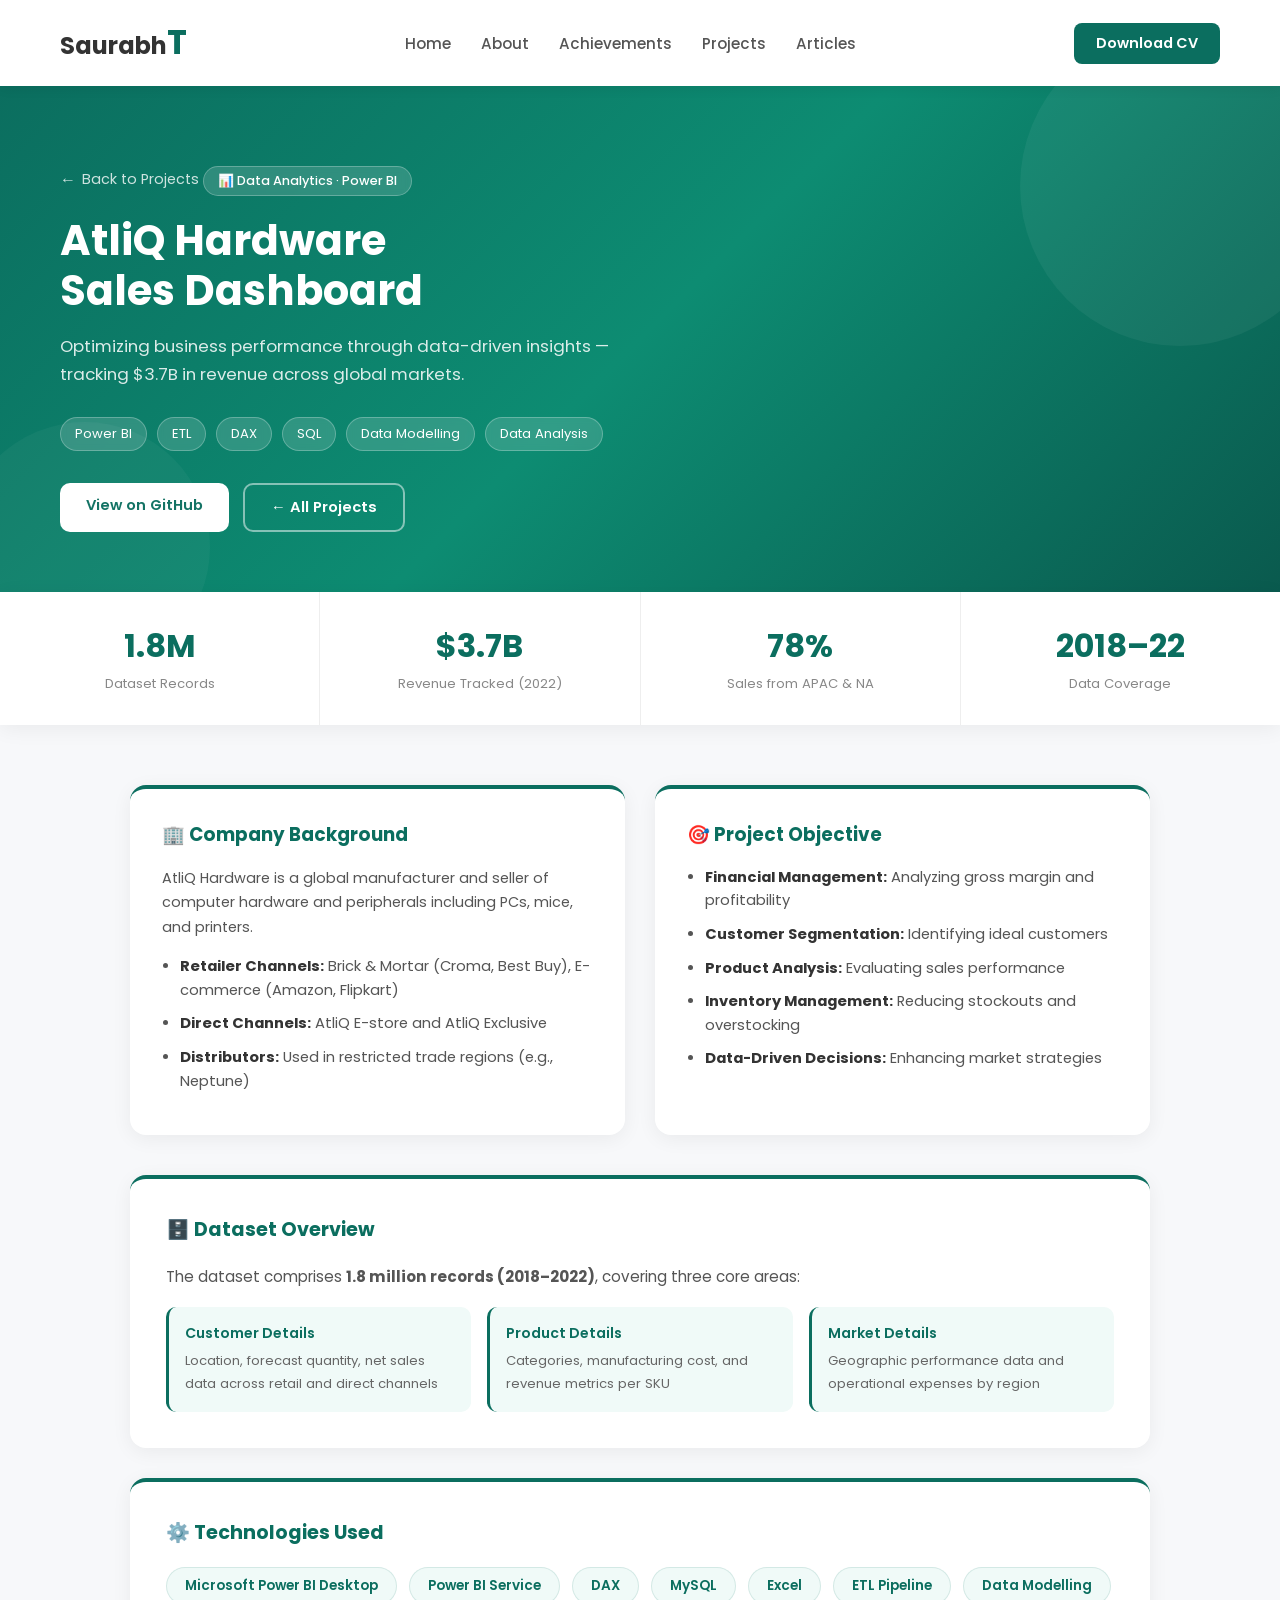
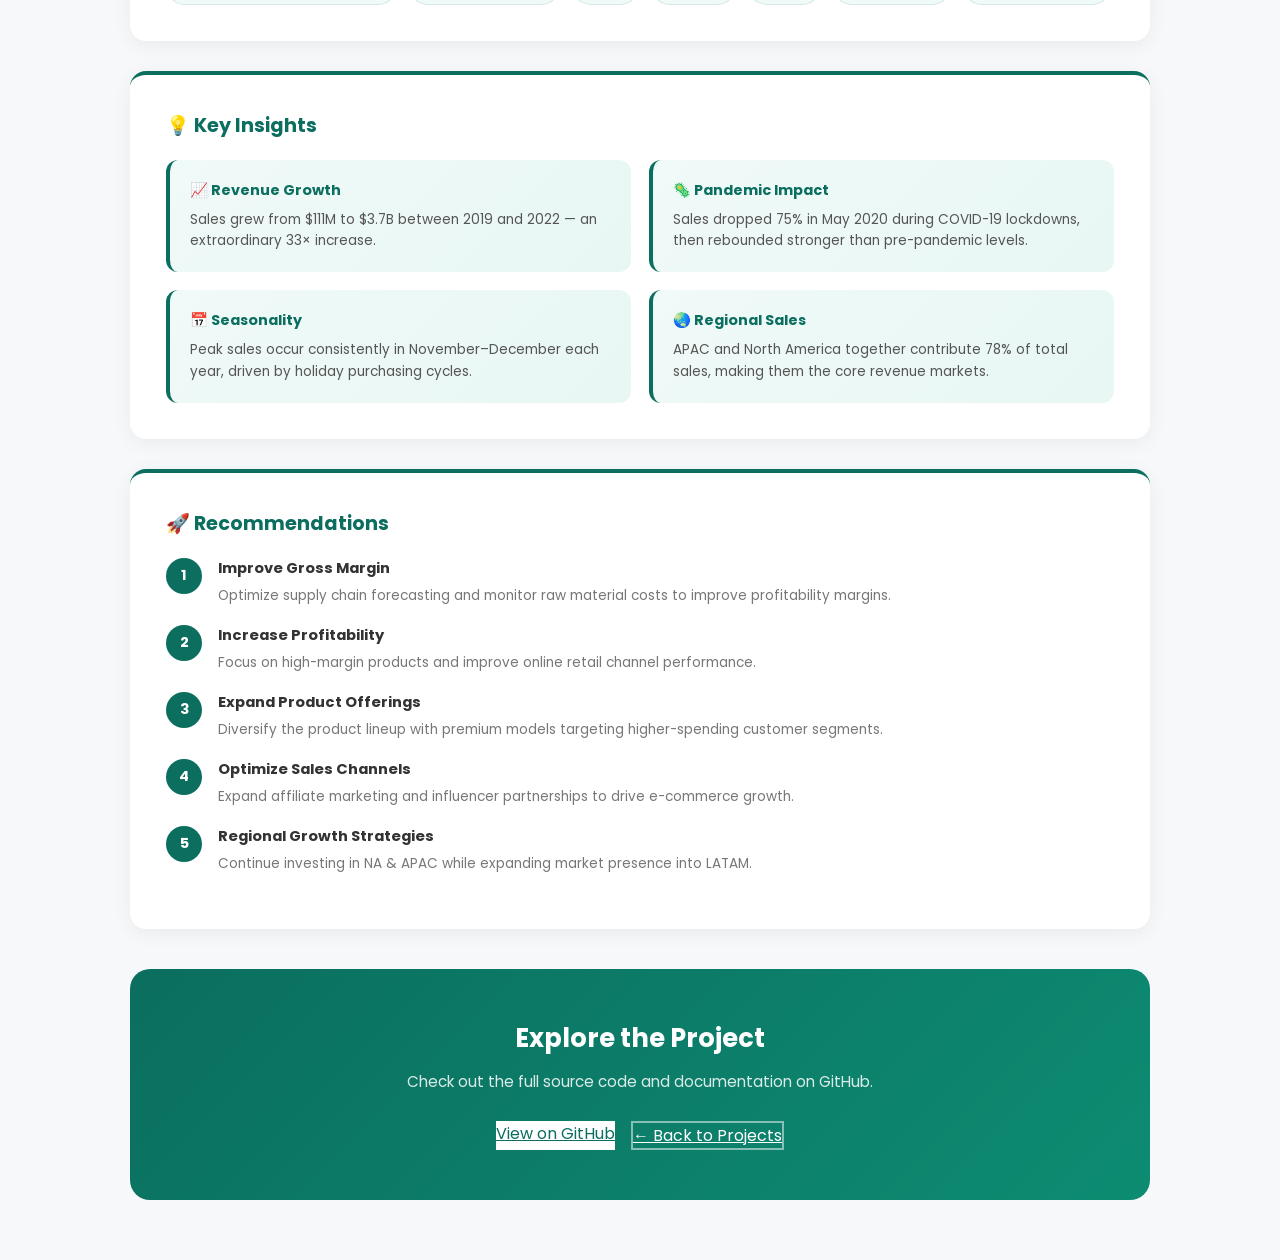
==== atliq.html @ 321745c6 "Add files via upload" ====
<!DOCTYPE html>
<html lang="en">
<head>
  <meta charset="UTF-8">
  <meta name="viewport" content="width=device-width, initial-scale=1.0">
  <title>Sales Dashboard | Saurabh Thorat</title>
  <link href="https://unpkg.com/aos@2.3.1/dist/aos.css" rel="stylesheet">
  <link href="https://fonts.googleapis.com/css2?family=Poppins:wght@300;400;500;600;700&display=swap" rel="stylesheet">
  <link rel="stylesheet" href="style.css">
  <style>
    *, *::before, *::after { box-sizing: border-box; margin: 0; padding: 0; }

    body {
      font-family: 'Poppins', sans-serif;
      background-color: #f7f8fa;
      color: #333;
    }

    /* ── NAVBAR (same as projects page) ── */
    header { background: #fff; box-shadow: 0 2px 12px rgba(0,0,0,0.07); position: sticky; top: 0; z-index: 100; }
    .navbar { display: flex; align-items: center; justify-content: space-between; padding: 18px 60px; }
    .logo { font-size: 1.5rem; font-weight: 700; color: #333; }
    .logo .highlight { color: #0b6e5f; }
    .nav-links { list-style: none; display: flex; gap: 30px; }
    .nav-links a { text-decoration: none; color: #555; font-weight: 500; font-size: 0.95rem; transition: color 0.2s; }
    .nav-links a:hover { color: #0b6e5f; }
    .navbar .btn { background: #0b6e5f; color: #fff; padding: 10px 22px; border-radius: 8px; text-decoration: none; font-weight: 600; font-size: 0.9rem; transition: 0.3s; }
    .navbar .btn:hover { background: #095c4f; transform: translateY(-1px); }

    /* ── HERO BANNER ── */
    .project-hero {
      background: linear-gradient(135deg, #0b6e5f 0%, #0d8c72 50%, #0a5a4e 100%);
      padding: 80px 60px 60px;
      color: #fff;
      position: relative;
      overflow: hidden;
    }
    .project-hero::before {
      content: '';
      position: absolute;
      top: -60px; right: -60px;
      width: 320px; height: 320px;
      border-radius: 50%;
      background: rgba(255,255,255,0.05);
    }
    .project-hero::after {
      content: '';
      position: absolute;
      bottom: -80px; left: -40px;
      width: 250px; height: 250px;
      border-radius: 50%;
      background: rgba(255,255,255,0.04);
    }
    .back-link { display: inline-flex; align-items: center; gap: 6px; color: rgba(255,255,255,0.8); text-decoration: none; font-size: 0.9rem; margin-bottom: 24px; transition: color 0.2s; }
    .back-link:hover { color: #fff; }
    .back-link::before { content: '←'; font-size: 1rem; }
    .hero-badge { display: inline-block; background: rgba(255,255,255,0.15); border: 1px solid rgba(255,255,255,0.25); padding: 5px 14px; border-radius: 20px; font-size: 0.8rem; font-weight: 500; margin-bottom: 16px; backdrop-filter: blur(4px); }
    .project-hero h1 { font-size: 2.6rem; font-weight: 700; line-height: 1.2; margin-bottom: 16px; }
    .project-hero p.subtitle { font-size: 1.05rem; opacity: 0.85; max-width: 600px; line-height: 1.7; margin-bottom: 28px; }
    .hero-tags { display: flex; flex-wrap: wrap; gap: 10px; margin-bottom: 32px; }
    .hero-tag { background: rgba(255,255,255,0.15); border: 1px solid rgba(255,255,255,0.25); padding: 6px 14px; border-radius: 20px; font-size: 0.82rem; backdrop-filter: blur(4px); }
    .hero-btns { display: flex; gap: 14px; flex-wrap: wrap; }
    .hero-btns a { padding: 12px 26px; border-radius: 10px; font-weight: 600; font-size: 0.92rem; text-decoration: none; transition: 0.3s; }
    .btn-white { background: #fff; color: #0b6e5f; }
    .btn-white:hover { background: #f0faf8; transform: translateY(-2px); box-shadow: 0 6px 20px rgba(0,0,0,0.1); }
    .btn-outline { background: transparent; color: #fff; border: 2px solid rgba(255,255,255,0.5); }
    .btn-outline:hover { border-color: #fff; background: rgba(255,255,255,0.1); transform: translateY(-2px); }

    /* ── STATS ROW ── */
    .stats-row {
      background: #fff;
      display: flex;
      justify-content: center;
      flex-wrap: wrap;
      gap: 0;
      box-shadow: 0 4px 20px rgba(0,0,0,0.06);
    }
    .stat-item {
      padding: 30px 50px;
      text-align: center;
      border-right: 1px solid #eee;
      flex: 1;
      min-width: 160px;
    }
    .stat-item:last-child { border-right: none; }
    .stat-num { font-size: 2rem; font-weight: 700; color: #0b6e5f; display: block; }
    .stat-label { font-size: 0.82rem; color: #888; margin-top: 4px; }

    /* ── MAIN CONTENT ── */
    .project-content { max-width: 1100px; margin: 0 auto; padding: 60px 40px; }
    .two-col { display: grid; grid-template-columns: 1fr 1fr; gap: 30px; margin-bottom: 40px; }
    .content-card {
      background: #fff;
      border-radius: 16px;
      padding: 32px;
      box-shadow: 0 4px 20px rgba(0,0,0,0.06);
      border-top: 4px solid #0b6e5f;
    }
    .content-card h2 { font-size: 1.15rem; font-weight: 700; color: #0b6e5f; margin-bottom: 18px; display: flex; align-items: center; gap: 8px; }
    .content-card ul { padding-left: 18px; }
    .content-card ul li { margin-bottom: 10px; font-size: 0.92rem; line-height: 1.6; color: #555; }
    .content-card ul li strong { color: #333; }
    .full-card { background: #fff; border-radius: 16px; padding: 36px; box-shadow: 0 4px 20px rgba(0,0,0,0.06); margin-bottom: 30px; border-top: 4px solid #0b6e5f; }
    .full-card h2 { font-size: 1.2rem; font-weight: 700; color: #0b6e5f; margin-bottom: 20px; }
    .full-card p { font-size: 0.95rem; line-height: 1.75; color: #555; margin-bottom: 14px; }
    .full-card ul { padding-left: 20px; }
    .full-card ul li { margin-bottom: 10px; font-size: 0.93rem; line-height: 1.65; color: #555; }
    .full-card ul li strong { color: #0b6e5f; }

    /* Dataset grid */
    .dataset-grid { display: grid; grid-template-columns: repeat(3, 1fr); gap: 16px; margin-top: 16px; }
    .dataset-item { background: #f0faf8; border-radius: 10px; padding: 16px; border-left: 3px solid #0b6e5f; }
    .dataset-item h4 { font-size: 0.88rem; font-weight: 600; color: #0b6e5f; margin-bottom: 6px; }
    .dataset-item p { font-size: 0.82rem; color: #666; margin: 0; }

    /* Tech stack pills */
    .tech-grid { display: flex; flex-wrap: wrap; gap: 12px; margin-top: 8px; }
    .tech-pill { background: #f0faf8; border: 1.5px solid #0b6e5f20; color: #0b6e5f; padding: 8px 18px; border-radius: 25px; font-size: 0.85rem; font-weight: 600; }

    /* Insight cards */
    .insights-grid { display: grid; grid-template-columns: repeat(2, 1fr); gap: 18px; margin-top: 8px; }
    .insight-card { background: linear-gradient(135deg, #f0faf8, #e8f7f4); border-radius: 12px; padding: 20px; border-left: 4px solid #0b6e5f; }
    .insight-card h4 { font-size: 0.9rem; font-weight: 700; color: #0b6e5f; margin-bottom: 8px; }
    .insight-card p { font-size: 0.85rem; color: #555; margin: 0; line-height: 1.6; }

    /* Recommendation steps */
    .rec-list { counter-reset: rec; }
    .rec-item { display: flex; gap: 16px; margin-bottom: 18px; align-items: flex-start; }
    .rec-num { min-width: 36px; height: 36px; background: #0b6e5f; color: #fff; border-radius: 50%; display: flex; align-items: center; justify-content: center; font-weight: 700; font-size: 0.9rem; flex-shrink: 0; }
    .rec-text strong { display: block; font-size: 0.92rem; color: #333; margin-bottom: 3px; }
    .rec-text span { font-size: 0.85rem; color: #777; line-height: 1.5; }

    /* CTA */
    .cta-section { background: linear-gradient(135deg, #0b6e5f, #0d8c72); border-radius: 20px; padding: 50px 40px; text-align: center; color: #fff; margin-top: 40px; }
    .cta-section h2 { font-size: 1.6rem; font-weight: 700; margin-bottom: 12px; }
    .cta-section p { opacity: 0.85; margin-bottom: 28px; font-size: 0.95rem; }
    .cta-btns { display: flex; justify-content: center; gap: 16px; flex-wrap: wrap; }

    @media (max-width: 768px) {
      .navbar { padding: 14px 20px; }
      .nav-links { display: none; }
      .project-hero { padding: 50px 20px 40px; }
      .project-hero h1 { font-size: 1.8rem; }
      .project-content { padding: 40px 20px; }
      .two-col, .dataset-grid, .insights-grid { grid-template-columns: 1fr; }
      .stat-item { padding: 20px 30px; }
    }
  </style>
</head>
<body>

  <header data-aos="fade-down">
    <nav class="navbar">
      <div class="logo">Saurabh<span class="highlight">T</span></div>
      <ul class="nav-links">
        <li><a href="index.html">Home</a></li>
        <li><a href="about.html">About</a></li>
        <li><a href="achievements.html">Achievements</a></li>
        <li><a href="project1.html">Projects</a></li>
        <li><a href="articles.html">Articles</a></li>
      </ul>
      <a href="https://drive.google.com/drive/folders/1Cd7dsGgsGnn6qkIBL7PlKAPrqbBy1S8x?usp=sharing" target="_blank" class="btn">Download CV</a>
      <button class="hamburger" id="hamburger" aria-label="Toggle menu">
        <span></span><span></span><span></span>
      </button>
    </nav>
  </header>
  <!-- Mobile nav overlay -->
  <div class="nav-overlay" id="navOverlay"></div>
  <nav class="mobile-nav" id="mobileNav">
    <a href="index.html">Home</a>
    <a href="about.html">About</a>
    <a href="achievements.html">Achievements</a>
    <a href="project1.html">Projects</a>
    <a href="articles.html">Articles</a>
    <a href="https://drive.google.com/drive/folders/1Cd7dsGgsGnn6qkIBL7PlKAPrqbBy1S8x?usp=sharing" target="_blank" class="btn">Download CV</a>
  </nav>

  <!-- HERO -->
  <section class="project-hero" data-aos="fade-down">
    <a href="project1.html" class="back-link">Back to Projects</a>
    <div class="hero-badge">📊 Data Analytics · Power BI</div>
    <h1>AtliQ Hardware<br>Sales Dashboard</h1>
    <p class="subtitle">Optimizing business performance through data-driven insights — tracking $3.7B in revenue across global markets.</p>
    <div class="hero-tags">
      <span class="hero-tag">Power BI</span>
      <span class="hero-tag">ETL</span>
      <span class="hero-tag">DAX</span>
      <span class="hero-tag">SQL</span>
      <span class="hero-tag">Data Modelling</span>
      <span class="hero-tag">Data Analysis</span>
    </div>
    <div class="hero-btns">
      <a href="https://github.com/saurabhthorat999/business_insights" target="_blank" class="btn-white">View on GitHub</a>
      <a href="project1.html" class="btn-outline">← All Projects</a>
    </div>
  </section>

  <!-- STATS -->
  <div class="stats-row" data-aos="fade-up">
    <div class="stat-item">
      <span class="stat-num">1.8M</span>
      <span class="stat-label">Dataset Records</span>
    </div>
    <div class="stat-item">
      <span class="stat-num">$3.7B</span>
      <span class="stat-label">Revenue Tracked (2022)</span>
    </div>
    <div class="stat-item">
      <span class="stat-num">78%</span>
      <span class="stat-label">Sales from APAC & NA</span>
    </div>
    <div class="stat-item">
      <span class="stat-num">2018–22</span>
      <span class="stat-label">Data Coverage</span>
    </div>
  </div>

  <!-- MAIN CONTENT -->
  <div class="project-content">

    <!-- Company Background + Objective -->
    <div class="two-col">
      <div class="content-card" data-aos="fade-right">
        <h2>🏢 Company Background</h2>
        <p style="font-size:0.9rem;color:#555;line-height:1.7;margin-bottom:16px;">
          AtliQ Hardware is a global manufacturer and seller of computer hardware and peripherals including PCs, mice, and printers.
        </p>
        <ul>
          <li><strong>Retailer Channels:</strong> Brick & Mortar (Croma, Best Buy), E-commerce (Amazon, Flipkart)</li>
          <li><strong>Direct Channels:</strong> AtliQ E-store and AtliQ Exclusive</li>
          <li><strong>Distributors:</strong> Used in restricted trade regions (e.g., Neptune)</li>
        </ul>
      </div>
      <div class="content-card" data-aos="fade-left">
        <h2>🎯 Project Objective</h2>
        <ul>
          <li><strong>Financial Management:</strong> Analyzing gross margin and profitability</li>
          <li><strong>Customer Segmentation:</strong> Identifying ideal customers</li>
          <li><strong>Product Analysis:</strong> Evaluating sales performance</li>
          <li><strong>Inventory Management:</strong> Reducing stockouts and overstocking</li>
          <li><strong>Data-Driven Decisions:</strong> Enhancing market strategies</li>
        </ul>
      </div>
    </div>

    <!-- Dataset -->
    <div class="full-card" data-aos="fade-up">
      <h2>🗄️ Dataset Overview</h2>
      <p>The dataset comprises <strong>1.8 million records (2018–2022)</strong>, covering three core areas:</p>
      <div class="dataset-grid">
        <div class="dataset-item">
          <h4>Customer Details</h4>
          <p>Location, forecast quantity, net sales data across retail and direct channels</p>
        </div>
        <div class="dataset-item">
          <h4>Product Details</h4>
          <p>Categories, manufacturing cost, and revenue metrics per SKU</p>
        </div>
        <div class="dataset-item">
          <h4>Market Details</h4>
          <p>Geographic performance data and operational expenses by region</p>
        </div>
      </div>
    </div>

    <!-- Tech Stack -->
    <div class="full-card" data-aos="fade-up">
      <h2>⚙️ Technologies Used</h2>
      <div class="tech-grid">
        <span class="tech-pill">Microsoft Power BI Desktop</span>
        <span class="tech-pill">Power BI Service</span>
        <span class="tech-pill">DAX</span>
        <span class="tech-pill">MySQL</span>
        <span class="tech-pill">Excel</span>
        <span class="tech-pill">ETL Pipeline</span>
        <span class="tech-pill">Data Modelling</span>
      </div>
    </div>

    <!-- Key Insights -->
    <div class="full-card" data-aos="fade-up">
      <h2>💡 Key Insights</h2>
      <div class="insights-grid">
        <div class="insight-card">
          <h4>📈 Revenue Growth</h4>
          <p>Sales grew from $111M to $3.7B between 2019 and 2022 — an extraordinary 33× increase.</p>
        </div>
        <div class="insight-card">
          <h4>🦠 Pandemic Impact</h4>
          <p>Sales dropped 75% in May 2020 during COVID-19 lockdowns, then rebounded stronger than pre-pandemic levels.</p>
        </div>
        <div class="insight-card">
          <h4>📅 Seasonality</h4>
          <p>Peak sales occur consistently in November–December each year, driven by holiday purchasing cycles.</p>
        </div>
        <div class="insight-card">
          <h4>🌏 Regional Sales</h4>
          <p>APAC and North America together contribute 78% of total sales, making them the core revenue markets.</p>
        </div>
      </div>
    </div>

    <!-- Recommendations -->
    <div class="full-card" data-aos="fade-up">
      <h2>🚀 Recommendations</h2>
      <div class="rec-list">
        <div class="rec-item">
          <div class="rec-num">1</div>
          <div class="rec-text">
            <strong>Improve Gross Margin</strong>
            <span>Optimize supply chain forecasting and monitor raw material costs to improve profitability margins.</span>
          </div>
        </div>
        <div class="rec-item">
          <div class="rec-num">2</div>
          <div class="rec-text">
            <strong>Increase Profitability</strong>
            <span>Focus on high-margin products and improve online retail channel performance.</span>
          </div>
        </div>
        <div class="rec-item">
          <div class="rec-num">3</div>
          <div class="rec-text">
            <strong>Expand Product Offerings</strong>
            <span>Diversify the product lineup with premium models targeting higher-spending customer segments.</span>
          </div>
        </div>
        <div class="rec-item">
          <div class="rec-num">4</div>
          <div class="rec-text">
            <strong>Optimize Sales Channels</strong>
            <span>Expand affiliate marketing and influencer partnerships to drive e-commerce growth.</span>
          </div>
        </div>
        <div class="rec-item">
          <div class="rec-num">5</div>
          <div class="rec-text">
            <strong>Regional Growth Strategies</strong>
            <span>Continue investing in NA & APAC while expanding market presence into LATAM.</span>
          </div>
        </div>
      </div>
    </div>

    <!-- CTA -->
    <div class="cta-section" data-aos="zoom-in">
      <h2>Explore the Project</h2>
      <p>Check out the full source code and documentation on GitHub.</p>
      <div class="cta-btns">
        <a href="https://github.com/saurabhthorat999/business_insights" target="_blank" class="btn-white">View on GitHub</a>
        <a href="project1.html" class="btn-outline">← Back to Projects</a>
      </div>
    </div>

  </div>

  <script src="https://unpkg.com/aos@2.3.1/dist/aos.js"></script>
  
  <script src="script.js"></script>
</body>
</html>
---- style.css ----
/* ============================================================
   STYLE.CSS — Saurabh Thorat Portfolio
   Fully responsive: mobile / tablet / desktop
   ============================================================ */

/* ── Base ── */
*, *::before, *::after { box-sizing: border-box; }
body {
  font-family: 'Poppins', sans-serif;
  margin: 0;
  background: #fdfdfc;
  color: #1e1e1e;
}

/* ══════════════════════════════════════
   NAVBAR
══════════════════════════════════════ */
header {
  background: #fff;
  box-shadow: 0 2px 10px rgba(0,0,0,0.07);
  position: sticky;
  top: 0;
  z-index: 1000;
}
.navbar {
  padding: 16px 60px;
  display: flex;
  align-items: center;
  justify-content: space-between;
  gap: 20px;
}
.logo { font-size: 24px; font-weight: 700; white-space: nowrap; }
.logo .highlight { color: #0b6e5f; font-size: 1.4em; }

.nav-links {
  list-style: none;
  display: flex;
  gap: 36px;
  margin: 0;
  padding: 0;
}
.nav-links a {
  text-decoration: none;
  color: #333;
  font-weight: 500;
  font-size: 0.95rem;
  transition: color 0.2s;
}
.nav-links a:hover { color: #0b6e5f; }

/* ── Hamburger button (hidden on desktop) ── */
.hamburger {
  display: none;
  flex-direction: column;
  justify-content: space-between;
  width: 26px;
  height: 20px;
  background: none;
  border: none;
  cursor: pointer;
  padding: 0;
  z-index: 1100;
  flex-shrink: 0;
}
.hamburger span {
  display: block;
  width: 100%;
  height: 3px;
  background: #0b6e5f;
  border-radius: 3px;
  transition: transform 0.3s ease, opacity 0.3s ease;
}
.hamburger.open span:nth-child(1) { transform: translateY(8.5px) rotate(45deg); }
.hamburger.open span:nth-child(2) { opacity: 0; transform: scaleX(0); }
.hamburger.open span:nth-child(3) { transform: translateY(-8.5px) rotate(-45deg); }

/* ── Mobile slide-in drawer ── */
.nav-overlay {
  display: none;
  position: fixed;
  inset: 0;
  background: rgba(0,0,0,0.4);
  z-index: 1010;
}
.nav-overlay.open { display: block; }

.mobile-nav {
  position: fixed;
  top: 0; right: -100%;
  width: 260px;
  height: 100%;
  background: #fff;
  z-index: 1020;
  padding: 80px 28px 36px;
  display: flex;
  flex-direction: column;
  gap: 4px;
  box-shadow: -4px 0 24px rgba(0,0,0,0.12);
  transition: right 0.32s cubic-bezier(0.4,0,0.2,1);
}
.mobile-nav.open { right: 0; }
.mobile-nav a {
  display: block;
  text-decoration: none;
  color: #333;
  font-size: 1.05rem;
  font-weight: 500;
  padding: 12px 0;
  border-bottom: 1px solid #f0f0f0;
  transition: color 0.2s;
}
.mobile-nav a:hover { color: #0b6e5f; }
.mobile-nav .btn { margin-top: 24px; text-align: center; display: block; }

/* ── Buttons ── */
.btn {
  background: #0b6e5f;
  padding: 10px 18px;
  color: #fff;
  border-radius: 6px;
  text-decoration: none;
  font-size: 0.9rem;
  font-weight: 500;
  white-space: nowrap;
  transition: background 0.2s;
}
.btn:hover { background: #095c4f; }

/* ══════════════════════════════════════
   HERO  (index.html)
══════════════════════════════════════ */
.hero {
  display: flex;
  justify-content: space-between;
  align-items: center;
  padding: 80px 60px;
  gap: 20px;
}
.hero-left h3 {
  font-size: 20px;
  color: #333;
  padding-left: 20px;
  font-family: "Bubblegum Sans", sans-serif;
}
.hero-left h1 {
  font-size: 40px;
  margin: 10px 20px;
}
.hero-left span { color: #f9b233; }
.experience { font-size: 16px; margin: 20px 20px; color: #0b6e5f; }
.experience strong { font-size: 1.5em; }

.socials { margin-left: 70px; margin-top: 40px; }
.socials a {
  font-size: 20px;
  margin-right: 15px;
  color: #0b6e5f;
  padding: 5px;
  text-decoration: none;
}

.hero-center img {
  width: 420px;
  height: 420px;
  max-width: 100%;
}

.hero-right { max-width: 340px; }
.tagline { font-size: 15px; color: #555; line-height: 1.65; }
.tagline span { font-weight: bold; }

.reviews {
  margin: 20px 0;
  padding: 10px 15px;
  background: #fff;
  box-shadow: 0 2px 8px rgba(0,0,0,0.1);
  border-radius: 8px;
}
.role { margin-top: 30px; font-size: 20px; color: #0b6e5f; }
.role span { color: #1e1e1e; font-size: 0.9em; }

/* ══════════════════════════════════════
   PAGE SECTIONS (shared)
══════════════════════════════════════ */
section { padding: 0; }
.page-section { padding: 60px 60px; text-align: center; }
.page-title { font-size: 32px; color: #0b6e5f; margin-bottom: 40px; }

/* ── About ── */
.about-container {
  display: flex;
  justify-content: center;
  align-items: center;
  gap: 50px;
  flex-wrap: wrap;
  min-height: 180px;
}
.about-text {
  flex: 1;
  min-width: 260px;
  max-width: 600px;
  font-size: 17px;
  line-height: 1.7;
  text-align: left;
}
.about-text strong { color: #0b6e5f; }
.about-img img { width: 200px; max-width: 100%; }

/* ── Skills ── */
.skills-grid {
  display: grid;
  grid-template-columns: repeat(auto-fit, minmax(240px, 1fr));
  gap: 20px;
  margin-top: 40px;
  text-align: left;
}
.skill {
  background: #fff;
  padding: 15px 20px;
  border-radius: 10px;
  font-size: 15px;
  font-weight: 500;
  color: #1e1e1e;
  box-shadow: 0 2px 8px rgba(0,0,0,0.09);
  transition: transform 0.3s ease, background 0.3s ease, color 0.3s ease;
}
.skill:hover { transform: translateY(-5px); background: #0b6e5f; color: #fff; }

/* ── Cards (generic — certifications, articles) ── */
.cards {
  display: flex;
  flex-wrap: wrap;
  gap: 24px;
  justify-content: center;
}
.card {
  background: #fff;
  padding: 25px;
  width: 300px;
  border-radius: 14px;
  box-shadow: 0 6px 18px rgba(0,0,0,0.09);
  transition: transform 0.3s ease, box-shadow 0.3s ease;
  text-align: center;
  display: flex;
  flex-direction: column;
  justify-content: space-between;
}
.card:hover { transform: translateY(-5px); box-shadow: 0 10px 24px rgba(0,0,0,0.13); }
.card img { width: 80px; margin-bottom: 15px; align-self: center; }
.card h3 { font-size: 17px; color: #0b6e5f; margin-bottom: 10px; }
.card p { font-size: 14px; color: #555; margin-bottom: 15px; flex: 1; }
.card .btn-secondary { margin-top: auto; align-self: center; }

/* ── Cert list ── */
.cert-list {
  list-style: none; padding: 0;
  font-size: 17px; line-height: 2;
  max-width: 600px; margin: 0 auto; text-align: left;
}
.cert-list li {
  background: #fff; padding: 10px 15px;
  border-radius: 8px; margin-bottom: 12px;
  box-shadow: 0 2px 8px rgba(0,0,0,0.09);
}

/* ── Buttons ── */
.btn-secondary {
  display: inline-block;
  padding: 8px 14px;
  background: #f9b233;
  color: #1e1e1e;
  font-size: 14px;
  border-radius: 6px;
  text-decoration: none;
  transition: background 0.3s ease;
}
.btn-secondary:hover { background: #094f44; color: #fff; }

/* ── Badge Cards ── */
.badge-card {
  background: #fff;
  padding: 20px;
  width: 210px;
  border-radius: 14px;
  box-shadow: 0 6px 18px rgba(0,0,0,0.09);
  text-align: center;
  transition: transform 0.3s ease;
  display: flex;
  flex-direction: column;
  align-items: center;
  justify-content: space-between;
}
.badge-card:hover { transform: scale(1.05); }
.badge-card img { width: 80px; margin: 0 auto 15px auto; }
.badge-card h3 { font-size: 15px; color: #0b6e5f; margin-bottom: 10px; }
.btn-verify {
  display: inline-block;
  padding: 6px 12px;
  background: #f9b233;
  color: #1e1e1e;
  font-size: 13px;
  border-radius: 6px;
  text-decoration: none;
  transition: background 0.3s ease;
  margin-top: auto;
}
.btn-verify:hover { background: #d89b1f; }
.badge-card .btn-verify { align-self: center; }

/* ══════════════════════════════════════
   PROJECT CARDS  (project1.html)
══════════════════════════════════════ */
.project-grid {
  display: grid;
  grid-template-columns: repeat(auto-fit, minmax(300px, 1fr));
  gap: 30px;
}
.project-card {
  position: relative;
  background-size: cover;
  background-position: center;
  border-radius: 20px;
  overflow: hidden;
  color: #fff;
  height: 360px;
  display: flex;
  flex-direction: column;
  justify-content: flex-end;
  padding: 22px;
  transition: transform 0.3s ease;
  box-shadow: 0 4px 16px rgba(0,0,0,0.13);
}
.project-card::before {
  content: "";
  position: absolute;
  inset: 0;
  background: linear-gradient(to top, rgba(0,0,0,0.82), rgba(0,0,0,0.35));
  z-index: 0;
}
.project-card > * { position: relative; z-index: 1; }
.project-card:hover { transform: translateY(-6px); }
.project-card h3 { margin: 0 0 8px; font-size: 1.25rem; font-weight: 600; color: #fff; }
.project-card p { font-size: 0.9rem; margin-bottom: 10px; color: #f1f1f1; }

.project-skills { display: flex; flex-wrap: wrap; gap: 6px; margin-bottom: 12px; }
.skill-tag {
  background: rgba(255,255,255,0.2);
  border: 1px solid rgba(255,255,255,0.3);
  padding: 4px 10px;
  border-radius: 20px;
  font-size: 0.78rem;
  backdrop-filter: blur(3px);
  color: #fff;
}
.project-card .btn {
  background: rgba(255,255,255,0.92);
  color: #0078ff;
  padding: 8px 16px;
  border-radius: 8px;
  font-size: 0.88rem;
  font-weight: 600;
  text-decoration: none;
  width: fit-content;
  transition: background 0.2s, transform 0.2s;
}
.project-card .btn:hover { background: #fff; transform: scale(1.04); }

/* ══════════════════════════════════════
   RESPONSIVE — TABLET  ≤ 900px
══════════════════════════════════════ */
@media (max-width: 900px) {
  .navbar { padding: 14px 30px; }
  .hero { padding: 60px 30px; gap: 16px; }
  .hero-center img { width: 300px; height: 300px; }
  .hero-left h1 { font-size: 32px; }
  .hero-right { max-width: 260px; }
  .socials { margin-left: 20px; }
  .page-section { padding: 50px 30px; }
  .project-grid { grid-template-columns: repeat(auto-fit, minmax(260px, 1fr)); }
}

/* ══════════════════════════════════════
   RESPONSIVE — MOBILE  ≤ 768px
══════════════════════════════════════ */
@media (max-width: 768px) {

  /* Navbar */
  .nav-links { display: none; }
  .navbar .btn { display: none; }   /* CV btn hidden; shown in drawer */
  .hamburger { display: flex; }
  .navbar { padding: 14px 20px; }

  /* Hero: stack vertically */
  .hero {
    flex-direction: column;
    text-align: center;
    padding: 40px 20px 30px;
    gap: 8px;
  }
  .hero-left  { order: 1; width: 100%; }
  .hero-center { order: 2; }
  .hero-right  { order: 3; max-width: 100%; width: 100%; }

  .hero-left h3 { padding-left: 0; font-size: 17px; }
  .hero-left h1 { font-size: 28px; margin: 8px 0; }
  .experience   { margin: 10px 0; font-size: 14px; }

  .hero-center img { width: 230px; height: 230px; }

  .socials { margin: 16px auto 0; text-align: center; }
  .tagline { font-size: 14px; }
  .role { margin-top: 16px; font-size: 16px; }

  /* Sections */
  .page-section  { padding: 36px 16px; }
  .page-title    { font-size: 24px; margin-bottom: 24px; }

  /* About */
  .about-container {
    flex-direction: column;
    min-height: auto;
    gap: 20px;
  }
  .about-text { font-size: 15px; text-align: center; min-width: unset; }
  .about-img img { width: 150px; }

  /* Skills */
  .skills-grid { grid-template-columns: 1fr 1fr; gap: 12px; margin-top: 20px; }
  .skill { font-size: 13px; padding: 12px 14px; }

  /* Generic cards: stack to single column */
  .cards { flex-direction: column; align-items: center; gap: 16px; }
  .card { width: 100%; max-width: 420px; }

  /* Badge cards: 2-col grid */
  .cards.badge-cards {
    flex-direction: row;
    flex-wrap: wrap;
    justify-content: center;
    gap: 16px;
  }
  .badge-card { width: calc(50% - 10px); min-width: 140px; max-width: 200px; }

  /* Project grid: single column */
  .project-grid { grid-template-columns: 1fr; }
  .project-card { height: 310px; }
}

/* ══════════════════════════════════════
   RESPONSIVE — SMALL MOBILE  ≤ 480px
══════════════════════════════════════ */
@media (max-width: 480px) {
  .hero-center img { width: 190px; height: 190px; }
  .hero-left h1    { font-size: 24px; }

  .page-section { padding: 28px 14px; }
  .page-title   { font-size: 21px; }

  .skills-grid { grid-template-columns: 1fr; }
  .skill { font-size: 13px; }

  .badge-card { width: 100%; max-width: 280px; }

  .socials a { font-size: 18px; margin-right: 10px; }
  .project-card { height: 280px; }
}
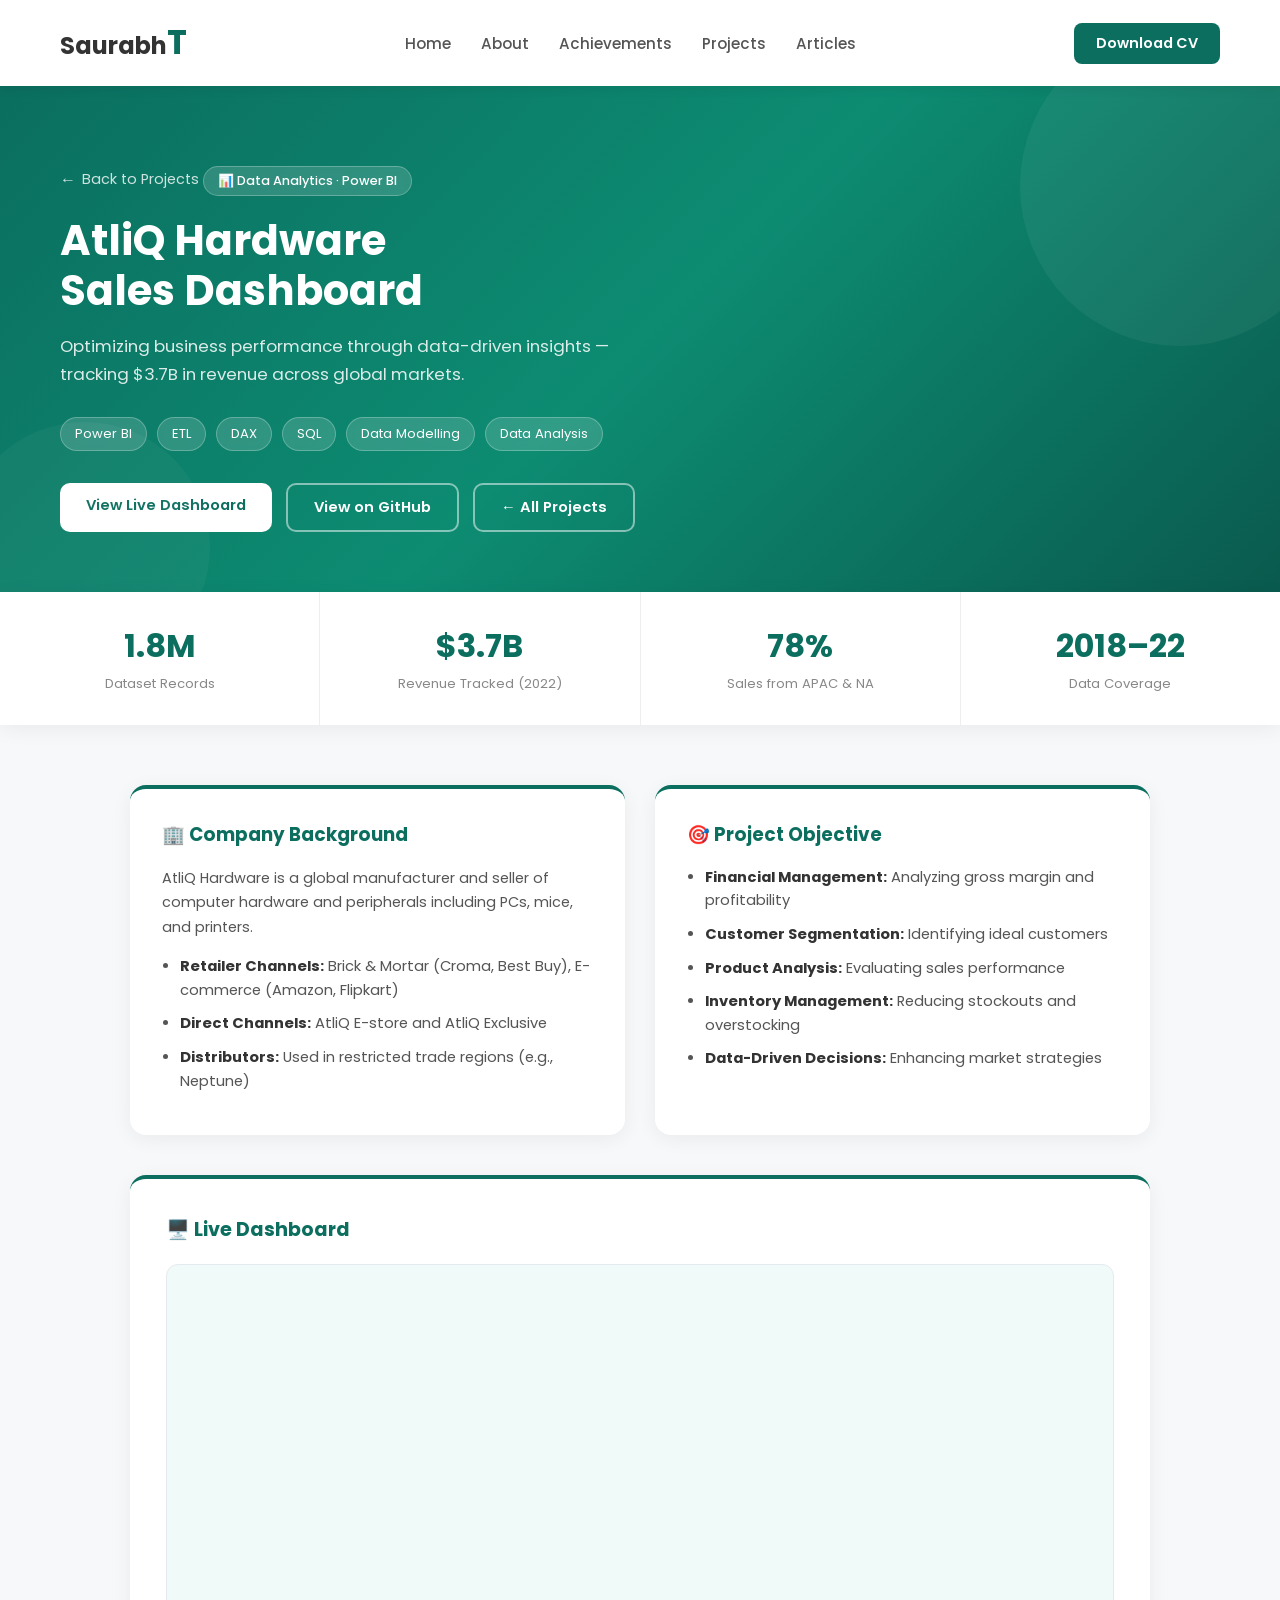
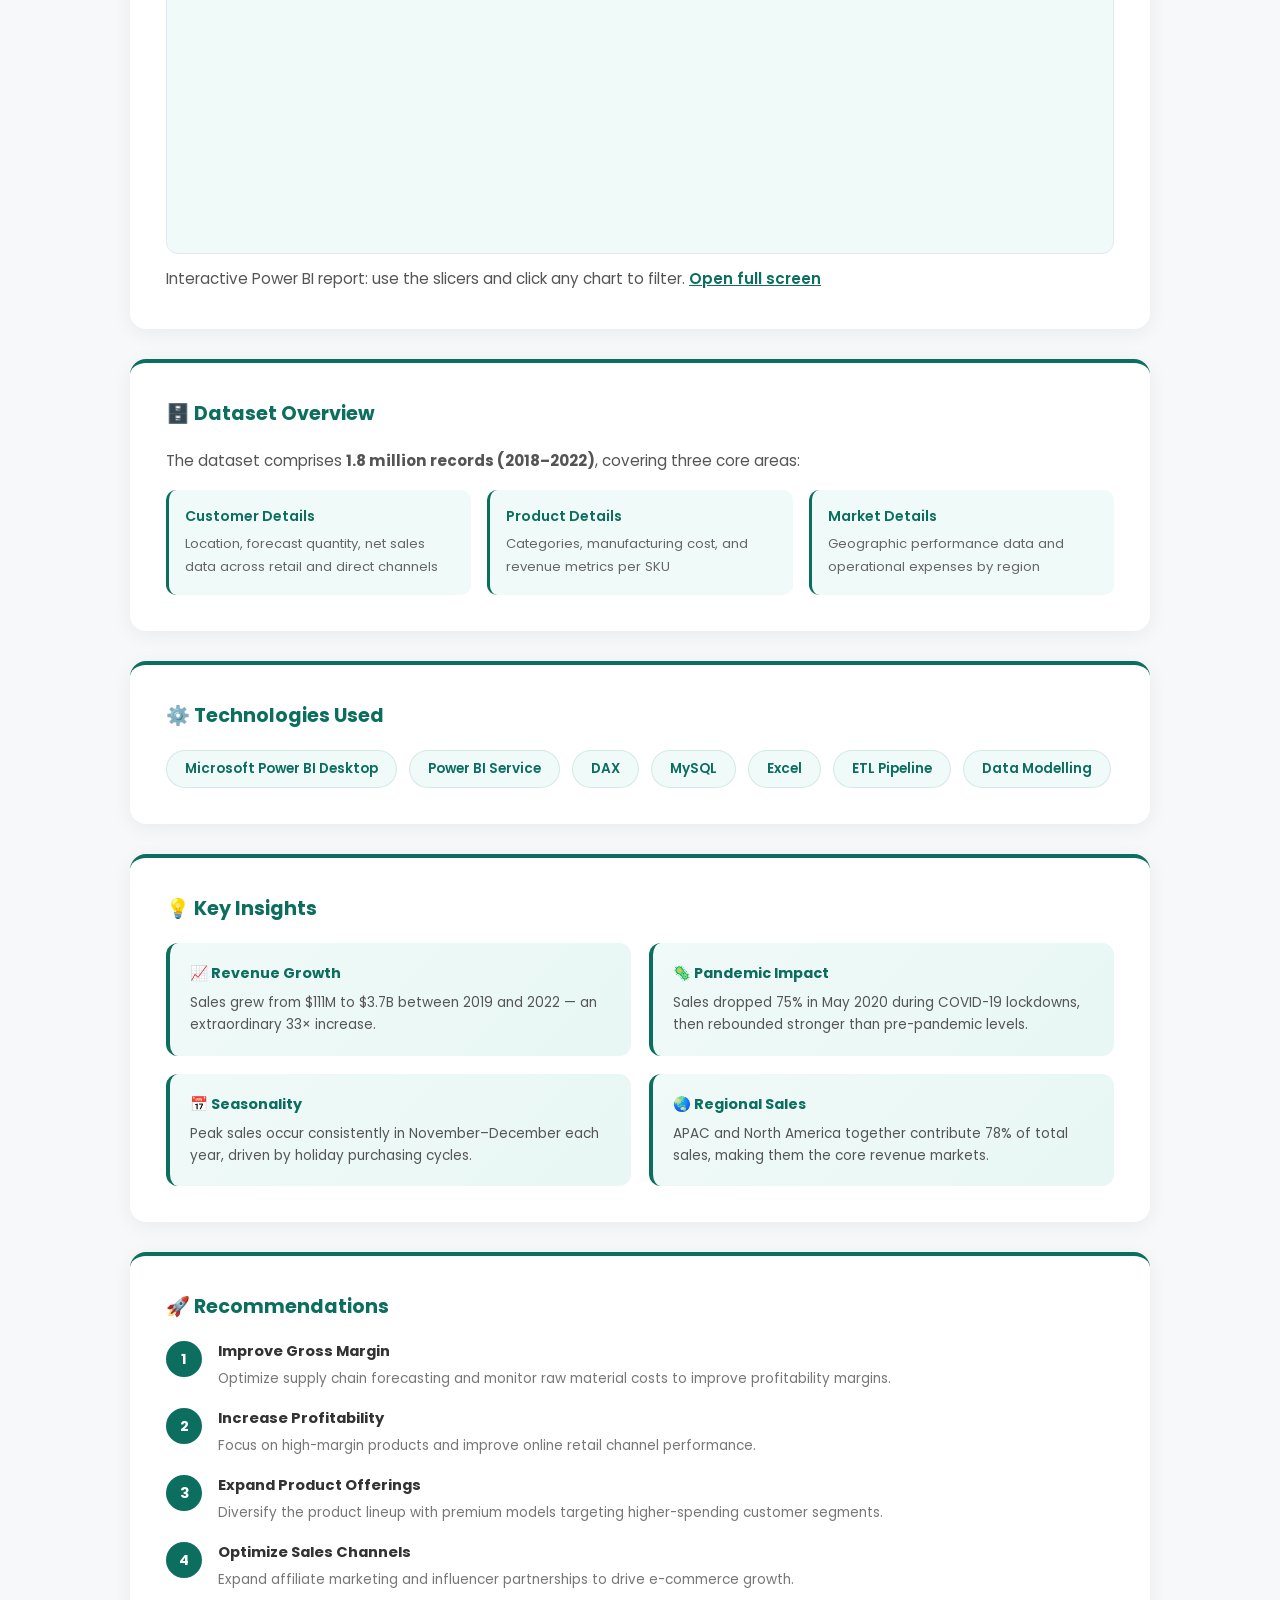
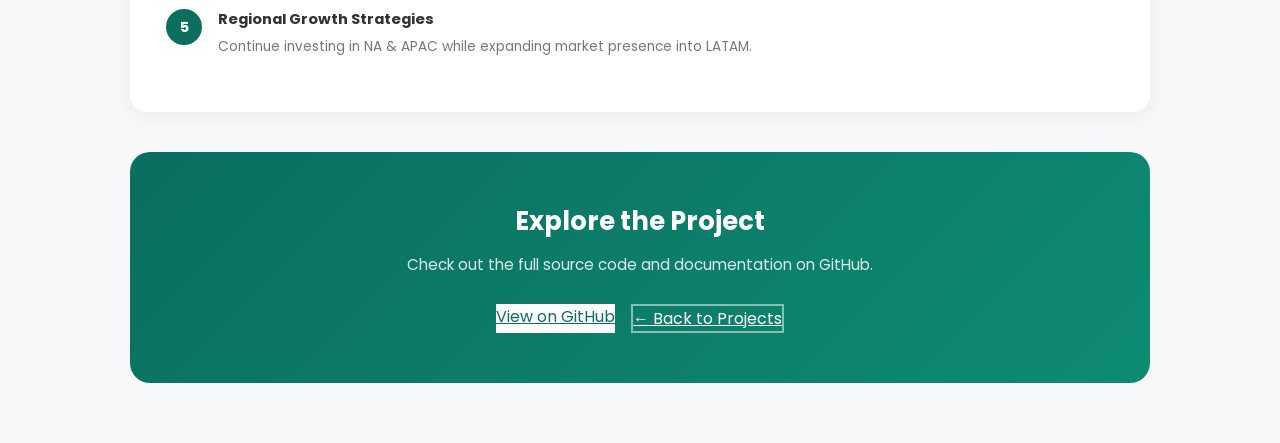
==== commit df4c3f73: "Update atliq.html" ====
--- a/atliq.html
+++ b/atliq.html
@@ -106,6 +106,12 @@
     .full-card ul { padding-left: 20px; }
     .full-card ul li { margin-bottom: 10px; font-size: 0.93rem; line-height: 1.65; color: #555; }
     .full-card ul li strong { color: #0b6e5f; }
+
+    /* Live dashboard embed */
+    .pbi-wrap { position: relative; width: 100%; aspect-ratio: 600 / 373.5; border-radius: 12px; overflow: hidden; border: 1px solid #e5eaf0; background: #f0faf8; }
+    .pbi-wrap iframe { position: absolute; inset: 0; width: 100%; height: 100%; border: 0; }
+    .preview-cap { font-size: 0.82rem; color: #777; margin: 12px 0 0 !important; }
+    .preview-cap a { color: #0b6e5f; font-weight: 600; }
 
     /* Dataset grid */
     .dataset-grid { display: grid; grid-template-columns: repeat(3, 1fr); gap: 16px; margin-top: 16px; }
@@ -191,7 +197,8 @@
       <span class="hero-tag">Data Analysis</span>
     </div>
     <div class="hero-btns">
-      <a href="https://github.com/saurabhthorat999/business_insights" target="_blank" class="btn-white">View on GitHub</a>
+      <a href="#live-dashboard" class="btn-white">View Live Dashboard</a>
+      <a href="https://github.com/saurabhthorat999/business_insights" target="_blank" class="btn-outline">View on GitHub</a>
       <a href="project1.html" class="btn-outline">← All Projects</a>
     </div>
   </section>
@@ -244,6 +251,15 @@
       </div>
     </div>
 
+    <!-- Live Dashboard -->
+    <div class="full-card" id="live-dashboard" data-aos="fade-up">
+      <h2>🖥️ Live Dashboard</h2>
+      <div class="pbi-wrap">
+<iframe title="Sales Dash Final" width="600" height="373.5" src="https://app.powerbi.com/view?r=eyJrIjoiZGQ4Y2YwYjctMDE0Mi00ZmFhLTk2NGYtZWJlYzU2MDJhN2I5IiwidCI6ImM2ZTU0OWIzLTVmNDUtNDAzMi1hYWU5LWQ0MjQ0ZGM1YjJjNCJ9" frameborder="0" allowFullScreen="true"></iframe>
+      </div>
+      <p class="preview-cap">Interactive Power BI report: use the slicers and click any chart to filter. <a href="https://app.powerbi.com/view?r=eyJrIjoiZGQ4Y2YwYjctMDE0Mi00ZmFhLTk2NGYtZWJlYzU2MDJhN2I5IiwidCI6ImM2ZTU0OWIzLTVmNDUtNDAzMi1hYWU5LWQ0MjQ0ZGM1YjJjNCJ9" target="_blank" rel="noopener">Open full screen</a></p>
+    </div>
+
     <!-- Dataset -->
     <div class="full-card" data-aos="fade-up">
       <h2>🗄️ Dataset Overview</h2>
